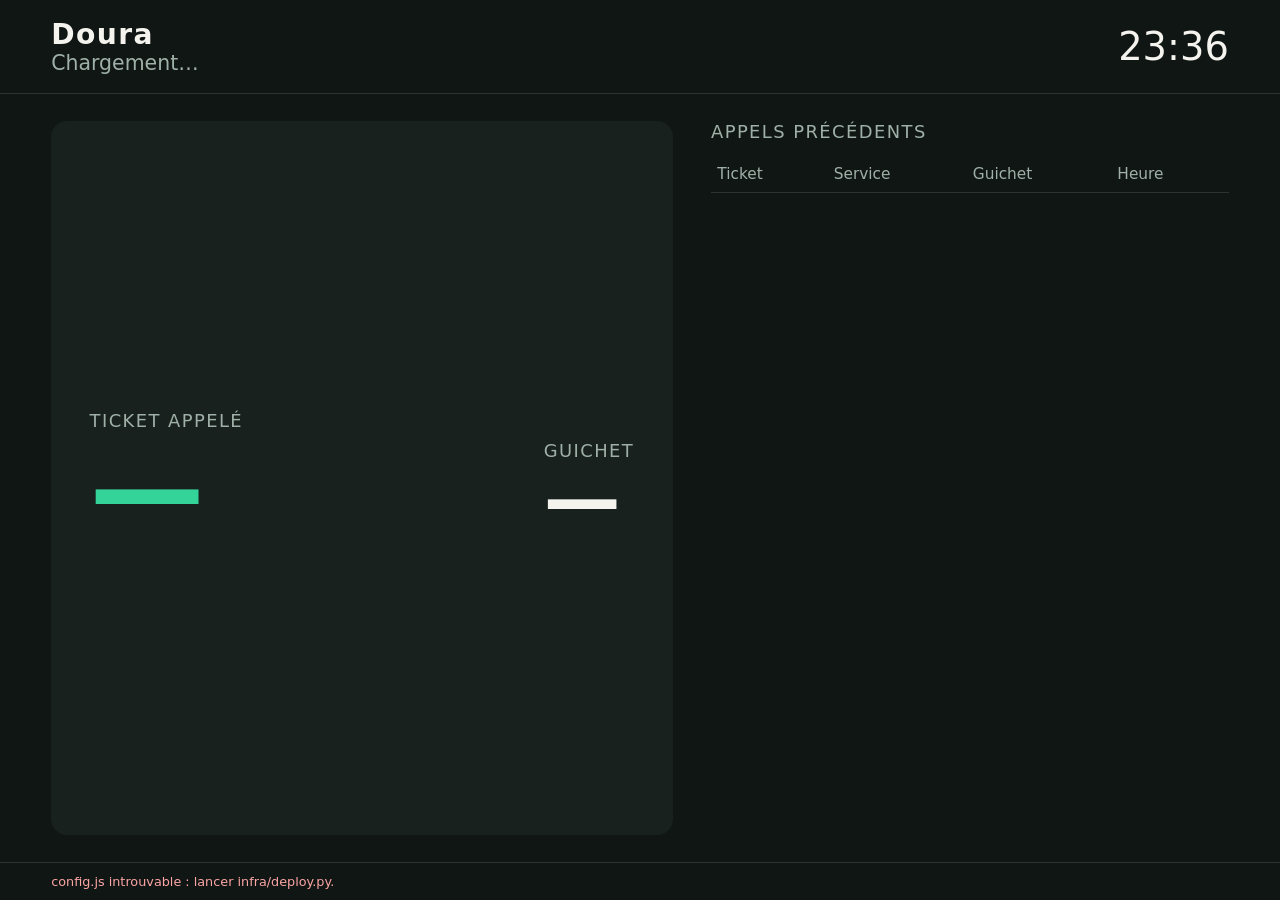
==== frontend/display/index.html @ 8c3db364 "Add frontend UI" ====
<!doctype html>
<html lang="fr">
<head>
  <meta charset="utf-8">
  <meta name="viewport" content="width=device-width, initial-scale=1">
  <title>Doura · Écran d'affichage</title>
  <link rel="stylesheet" href="display.css">
</head>
<body>
  <!-- Écran public de la salle d'attente - Responsable : Adem -->
  <header class="topbar">
    <div>
      <div class="brand">Doura</div>
      <div id="agency-name" class="agency">Chargement…</div>
    </div>
    <div id="clock" class="clock">--:--</div>
  </header>

  <main>
    <section class="current">
      <div class="label">Ticket appelé</div>
      <div class="current-row">
        <div id="current-number" class="current-number">—</div>
        <div class="current-counter">
          <div class="label">Guichet</div>
          <div id="current-counter" class="counter-big">—</div>
        </div>
      </div>
    </section>

    <section class="history">
      <div class="label">Appels précédents</div>
      <table>
        <thead><tr><th>Ticket</th><th>Service</th><th>Guichet</th><th>Heure</th></tr></thead>
        <tbody id="history"></tbody>
      </table>
    </section>
  </main>

  <footer id="status" class="footer">Connexion à l'API…</footer>

  <script src="../shared/config.js"></script>
  <script src="display.js"></script>
</body>
</html>
---- frontend/display/display.css ----
/* Écran d'affichage public : lisible à plusieurs mètres - Responsable : Adem */
:root {
  --bg: #101614;
  --panel: #18211e;
  --ink: #f4f3ee;
  --muted: #9fb0a8;
  --accent: #34d399;
  --line: #2a3530;
}
* { box-sizing: border-box; }
html, body { height: 100%; }
body {
  margin: 0;
  background: var(--bg);
  color: var(--ink);
  font-family: "Segoe UI", system-ui, -apple-system, Roboto, Arial, sans-serif;
  display: flex;
  flex-direction: column;
}
.topbar {
  display: flex;
  justify-content: space-between;
  align-items: center;
  padding: 2vh 4vw;
  border-bottom: 1px solid var(--line);
}
.brand { font-size: 2.2vw; font-weight: 700; letter-spacing: 0.05em; }
.agency { font-size: 1.6vw; color: var(--muted); }
.clock { font-size: 3vw; font-variant-numeric: tabular-nums; }
main { flex: 1; display: grid; grid-template-columns: 1.2fr 1fr; gap: 3vw; padding: 3vh 4vw; }
.label { font-size: 1.4vw; color: var(--muted); text-transform: uppercase; letter-spacing: 0.08em; }
.current { background: var(--panel); border-radius: 16px; padding: 3vh 3vw; display: flex; flex-direction: column; justify-content: center; }
.current-row { display: flex; align-items: center; justify-content: space-between; gap: 3vw; flex-wrap: wrap; }
.current-number { font-size: 9vw; font-weight: 800; color: var(--accent); line-height: 1; white-space: nowrap; font-variant-numeric: tabular-nums; }
.counter-big { font-size: 6vw; font-weight: 700; line-height: 1; white-space: nowrap; }
.flash { animation: flash 1s ease-in-out 3; }
@keyframes flash { 50% { opacity: 0.25; } }
.history table { width: 100%; border-collapse: collapse; margin-top: 1.5vh; font-size: 2vw; }
.history th { text-align: left; color: var(--muted); font-weight: 500; font-size: 1.2vw; padding: 1vh 0.5vw; border-bottom: 1px solid var(--line); }
.history td { padding: 1.4vh 0.5vw; border-bottom: 1px solid var(--line); font-variant-numeric: tabular-nums; }
.footer { padding: 1.2vh 4vw; color: var(--muted); font-size: 1vw; border-top: 1px solid var(--line); }
.footer.error { color: #fca5a5; }
@media (max-width: 800px) {
  main { grid-template-columns: 1fr; }
  .brand, .clock { font-size: 6vw; }
  .agency, .label, .footer { font-size: 3.5vw; }
  .current-number { font-size: 20vw; }
  .counter-big { font-size: 14vw; }
  .history table { font-size: 4.5vw; }
  .history th { font-size: 3vw; }
}
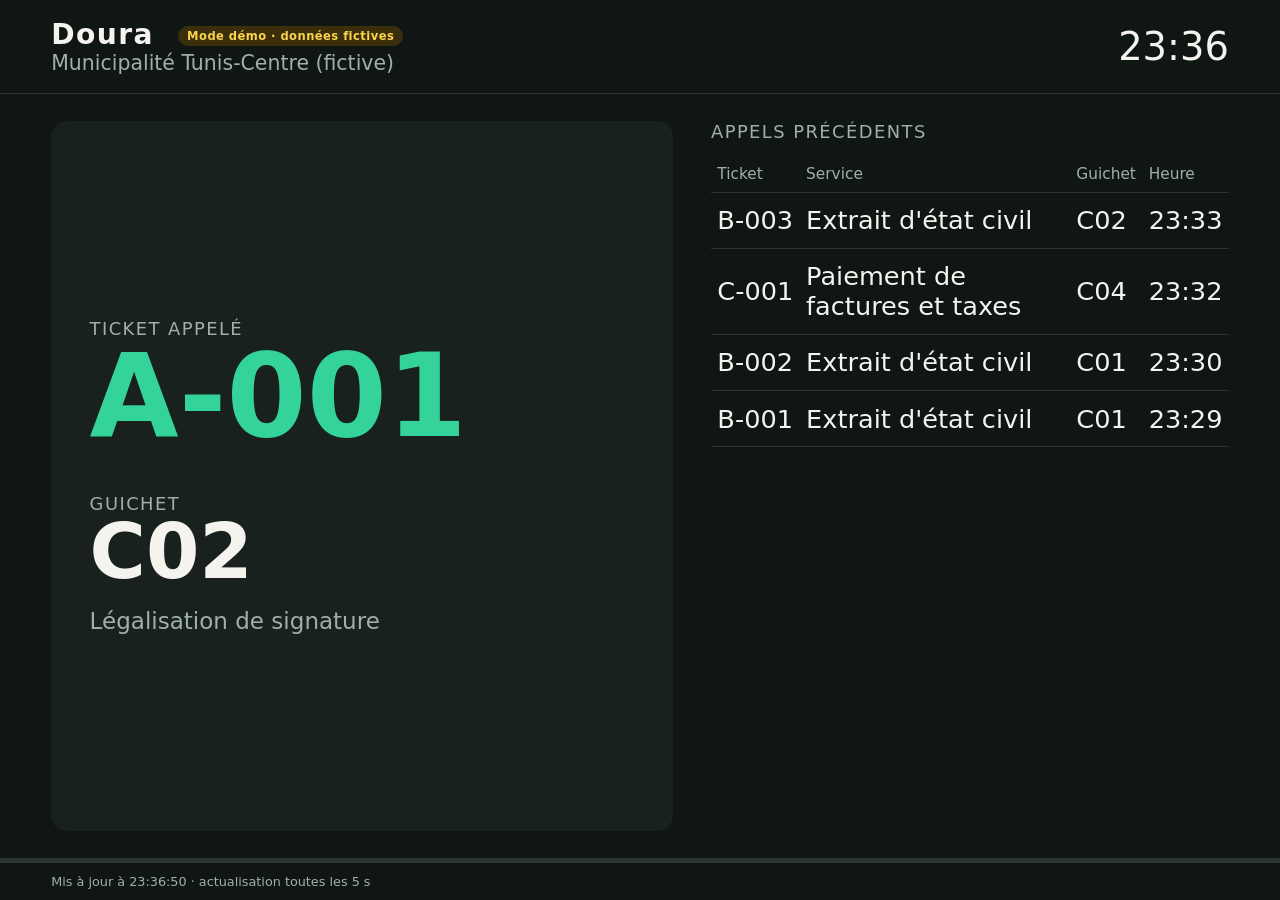
==== commit 5f2ee010: "feat(display): écran d'affichage public – 5 derniers appels, actualisation 5 s, mode démo hors ligne" ====
--- a/frontend/display/index.html
+++ b/frontend/display/index.html
@@ -7,17 +7,17 @@
   <link rel="stylesheet" href="display.css">
 </head>
 <body>
-  <!-- Écran public de la salle d'attente - Responsable : Adem -->
+  <!-- Écran public de la salle d'attente (sans authentification) - Responsable : Adem -->
   <header class="topbar">
     <div>
-      <div class="brand">Doura</div>
+      <div class="brand">Doura <span id="demo-badge" class="badge" hidden>Mode démo · données fictives</span></div>
       <div id="agency-name" class="agency">Chargement…</div>
     </div>
     <div id="clock" class="clock">--:--</div>
   </header>
 
   <main>
-    <section class="current">
+    <section class="current" aria-live="polite">
       <div class="label">Ticket appelé</div>
       <div class="current-row">
         <div id="current-number" class="current-number">—</div>
@@ -26,6 +26,7 @@
           <div id="current-counter" class="counter-big">—</div>
         </div>
       </div>
+      <div id="current-service" class="current-service"></div>
     </section>
 
     <section class="history">
@@ -37,9 +38,13 @@
     </section>
   </main>
 
-  <footer id="status" class="footer">Connexion à l'API…</footer>
+  <footer class="footer">
+    <div class="refresh-bar" aria-hidden="true"><span id="refresh-progress"></span></div>
+    <div id="status" class="status-text">Connexion à l'API…</div>
+  </footer>
 
   <script src="../shared/config.js"></script>
+  <script src="demo.js"></script>
   <script src="display.js"></script>
 </body>
 </html>
--- a/frontend/display/display.css
+++ b/frontend/display/display.css
@@ -37,13 +37,24 @@
 @keyframes flash { 50% { opacity: 0.25; } }
 .history table { width: 100%; border-collapse: collapse; margin-top: 1.5vh; font-size: 2vw; }
 .history th { text-align: left; color: var(--muted); font-weight: 500; font-size: 1.2vw; padding: 1vh 0.5vw; border-bottom: 1px solid var(--line); }
+.history td:not(:nth-child(2)) { white-space: nowrap; }
 .history td { padding: 1.4vh 0.5vw; border-bottom: 1px solid var(--line); font-variant-numeric: tabular-nums; }
-.footer { padding: 1.2vh 4vw; color: var(--muted); font-size: 1vw; border-top: 1px solid var(--line); }
-.footer.error { color: #fca5a5; }
+.current-service { margin-top: 2vh; font-size: 1.8vw; color: var(--muted); }
+.history td.empty { color: var(--muted); font-size: 1.4vw; }
+.badge { display: inline-block; vertical-align: middle; margin-left: 1vw; padding: 0.3em 0.8em; border-radius: 999px;
+  background: #3b2f0b; color: #fcd34d; font-size: 0.9vw; font-weight: 600; letter-spacing: 0.04em; }
+.badge[hidden] { display: none; }
+.footer { color: var(--muted); font-size: 1vw; border-top: 1px solid var(--line); }
+.status-text { padding: 1.2vh 4vw; }
+.status-text.error { color: #fca5a5; }
+.refresh-bar { height: 4px; background: var(--line); }
+.refresh-bar span { display: block; height: 100%; width: 100%; background: var(--accent); transform-origin: left; }
+@keyframes countdown { from { transform: scaleX(1); } to { transform: scaleX(0); } }
 @media (max-width: 800px) {
   main { grid-template-columns: 1fr; }
   .brand, .clock { font-size: 6vw; }
-  .agency, .label, .footer { font-size: 3.5vw; }
+  .agency, .label, .footer, .current-service { font-size: 3.5vw; }
+  .badge { font-size: 2.6vw; }
   .current-number { font-size: 20vw; }
   .counter-big { font-size: 14vw; }
   .history table { font-size: 4.5vw; }
